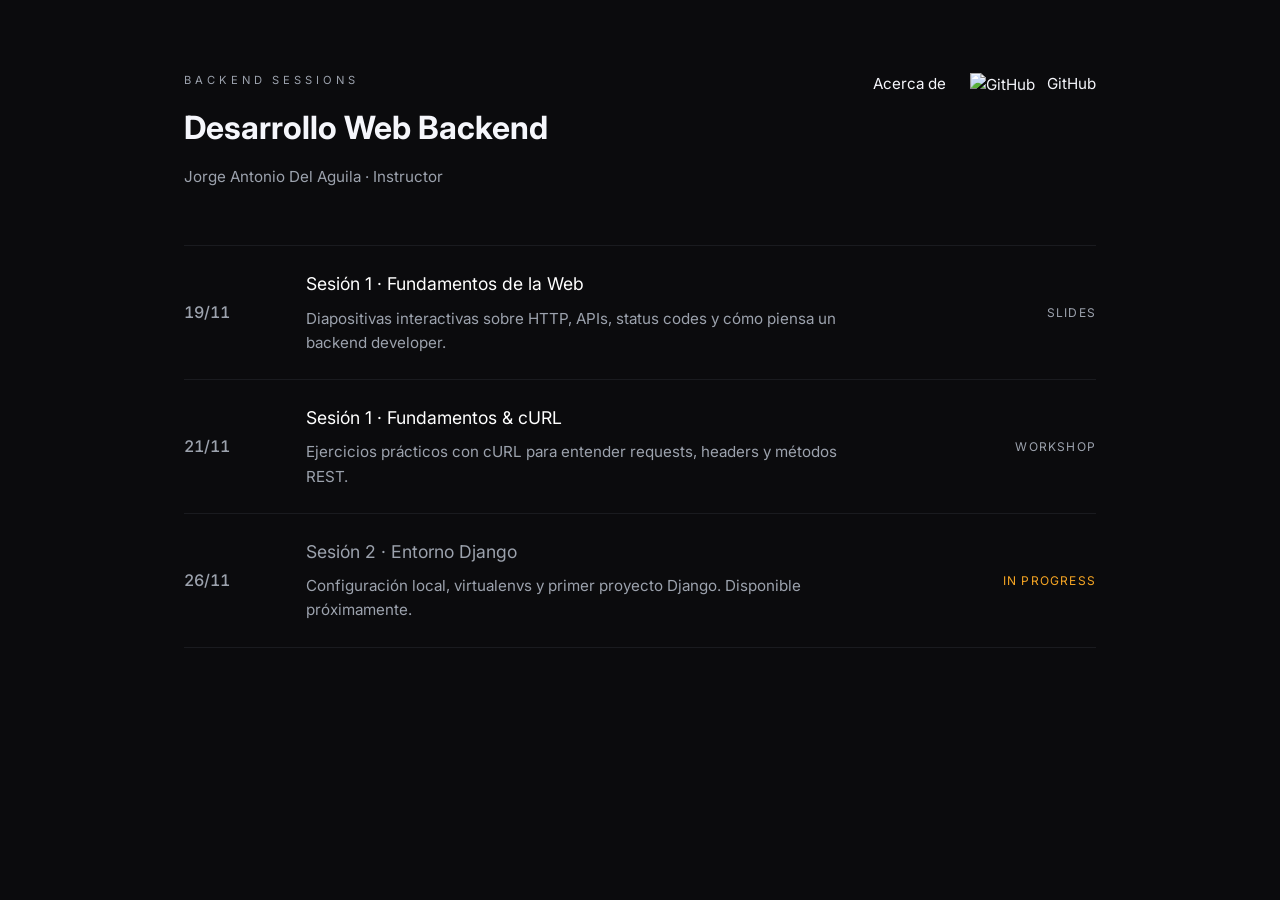
==== index.html @ d02066fe "initial commit" ====
<!DOCTYPE html>
<html lang="es">

<head>
    <meta charset="UTF-8">
    <meta name="viewport" content="width=device-width, initial-scale=1.0">
    <title>Web Development · Backend Sessions</title>
    <link rel="preconnect" href="https://fonts.googleapis.com">
    <link rel="preconnect" href="https://fonts.gstatic.com" crossorigin>
    <link href="https://fonts.googleapis.com/css2?family=Inter:wght@400;500;700&display=swap" rel="stylesheet">
    <link rel="stylesheet" href="css/style.css">
</head>

<body>
    <main class="site">
        <header class="site__header">
            <div>
                <p class="tagline">Backend Sessions</p>
                <h1>Desarrollo Web Backend</h1>
                <p class="subtitle">Jorge Antonio Del Aguila · Instructor</p>
            </div>
            <nav>
                <a href="about.html" aria-label="Sobre el curso">Acerca de</a>
                <a href="https://github.com/JorgeAntonio/backend-development-django" target="_blank"
                    rel="noopener noreferrer" aria-label="Seguir al instructor"><img
                        src="https://img.icons8.com/?size=100&id=62856&format=png&color=FFFFFF" alt="GitHub"
                        style="height: 24px; margin-right: 8px; vertical-align: middle;"> GitHub</a>
            </nav>
        </header>

        <section class="articles" aria-label="Sesiones disponibles">
            <article class="article">
                <span class="article__year">19/11</span>
                <div class="article__body">
                    <a class="article__title" href="sessions/fundamentals/fundamentals.html">Sesión 1 · Fundamentos de
                        la Web</a>
                    <p class="article__description">Diapositivas interactivas sobre HTTP, APIs, status codes y cómo
                        piensa un backend developer.</p>
                </div>
                <span class="article__meta">Slides</span>
            </article>

            <article class="article">
                <span class="article__year">21/11</span>
                <div class="article__body">
                    <a class="article__title" href="sessions/fundamentals/curl.html">Sesión 1 · Fundamentos &amp;
                        cURL</a>
                    <p class="article__description">Ejercicios prácticos con cURL para entender requests, headers y
                        métodos REST.</p>
                </div>
                <span class="article__meta">Workshop</span>
            </article>

            <article class="article article--upcoming">
                <span class="article__year">26/11</span>
                <div class="article__body">
                    <a class="article__title" href="#">Sesión 2 · Entorno Django</a>
                    <p class="article__description">Configuración local, virtualenvs y primer proyecto Django.
                        Disponible próximamente.</p>
                </div>
                <span class="article__meta">In progress</span>
            </article>
        </section>
    </main>
</body>

</html>
---- css/style.css ----
/* Guillermo Rauch inspired layout using Vercel palette */
:root {
	--bg: #0b0b0d;
	--text: #f5f6fb;
	--muted: #9ca2ad;
	--accent: #ffffff;
	--divider: #1a1b1f;
}

* {
	box-sizing: border-box;
	margin: 0;
	padding: 0;
}

body {
	font-family: 'Inter', 'Helvetica Neue', Arial, sans-serif;
	background: var(--bg);
	color: var(--text);
	line-height: 1.6;
	min-height: 100vh;
}

.site {
	max-width: 960px;
	margin: 0 auto;
	padding: 72px 24px 120px;
	display: flex;
	flex-direction: column;
	gap: 56px;
}

.site__header {
	display: flex;
	justify-content: space-between;
	align-items: flex-start;
	gap: 32px;
}

.tagline {
	text-transform: uppercase;
	letter-spacing: 0.35em;
	font-size: 0.7rem;
	color: var(--muted);
	margin-bottom: 12px;
}

.subtitle {
	color: var(--muted);
	margin-top: 12px;
	font-size: 0.95rem;
}

nav {
	display: flex;
	gap: 24px;
	font-size: 0.95rem;
}

nav a {
	color: var(--text);
	text-decoration: none;
	position: relative;
	padding-bottom: 4px;
	transition: color 0.2s ease;
}

nav a::after {
	content: "";
	position: absolute;
	left: 0;
	bottom: 0;
	width: 100%;
	height: 1px;
	background: var(--accent);
	opacity: 0;
	transform: scaleX(0.8);
	transform-origin: left;
	transition: opacity 0.2s ease, transform 0.2s ease;
}

nav a:hover {
	color: var(--accent);
}

nav a:hover::after {
	opacity: 1;
	transform: scaleX(1);
}

.articles {
	border-top: 1px solid var(--divider);
}

.article {
	display: grid;
	grid-template-columns: 90px 1fr 120px;
	gap: 32px;
	align-items: center;
	padding: 24px 0;
	border-bottom: 1px solid var(--divider);
}

.article__year {
	font-weight: 500;
	color: var(--muted);
	font-variant-numeric: tabular-nums;
}

.article__body {
	display: flex;
	flex-direction: column;
	gap: 8px;
}

.article__title {
	font-size: 1.1rem;
	color: var(--accent);
	text-decoration: none;
	transition: color 0.2s ease;
}

.article__title:hover {
	color: #50fa7b;
}

.article__description {
	color: var(--muted);
	font-size: 0.95rem;
	max-width: 560px;
}

.article__meta {
	justify-self: flex-end;
	color: var(--muted);
	text-transform: uppercase;
	font-size: 0.75rem;
	letter-spacing: 0.1em;
}

.article--upcoming .article__title {
	color: var(--muted);
	cursor: default;
}

.article--upcoming .article__title:hover {
	color: var(--muted);
}

.article--upcoming .article__meta {
	color: #f5a524;
}

@media (max-width: 720px) {
	.site__header {
		flex-direction: column;
	}

	.article {
		grid-template-columns: 1fr;
		gap: 12px;
	}

	.article__meta {
		justify-self: flex-start;
	}
}
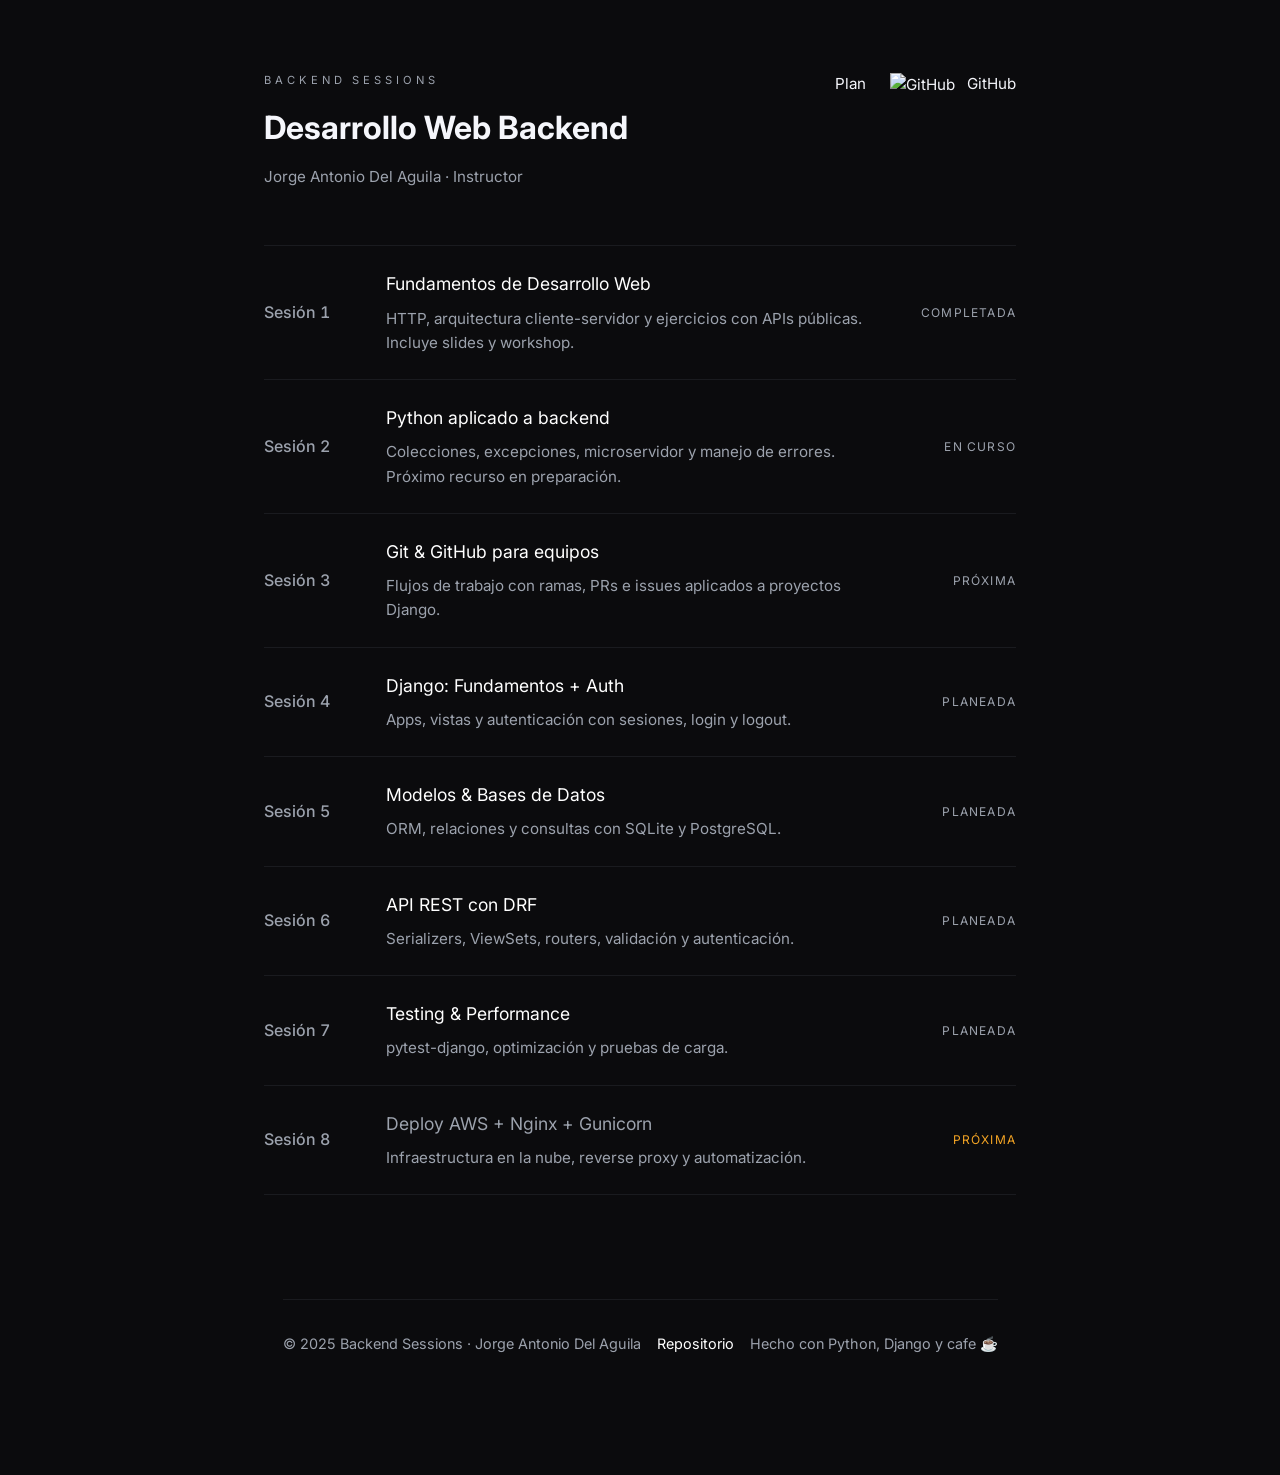
==== commit 17106e67: "Update course content and structure: enhance metadata, add session details, and implement favicon" ====
--- a/index.html
+++ b/index.html
@@ -4,7 +4,18 @@
 <head>
     <meta charset="UTF-8">
     <meta name="viewport" content="width=device-width, initial-scale=1.0">
-    <title>Web Development · Backend Sessions</title>
+    <title>Backend Sessions · Curso Profesional Python, Django y Deploy</title>
+    <meta name="description" content="Programa de 8 sesiones para dominar backend con Python, Django, Django REST Framework y despliegue en AWS.">
+    <meta name="keywords" content="backend, python, django, curso, drf, aws, devops, api rest">
+    <link rel="icon" type="image/svg+xml" href="favicon.svg">
+    <meta property="og:type" content="website">
+    <meta property="og:title" content="Backend Sessions · Curso Profesional Django">
+    <meta property="og:description" content="Aprende backend moderno en 24 horas: HTTP, Django, DRF, testing y deploy en AWS.">
+    <meta property="og:url" content="https://jorgeantonio.github.io/backend-development-django/">
+    <meta property="og:image" content="https://og-image.vercel.app/Backend%20Sessions.png?theme=dark">
+    <meta name="twitter:card" content="summary_large_image">
+    <meta name="twitter:title" content="Backend Sessions · Curso Profesional Django">
+    <meta name="twitter:description" content="Sesiones intensivas para dominar APIs, Django y despliegue.">
     <link rel="preconnect" href="https://fonts.googleapis.com">
     <link rel="preconnect" href="https://fonts.gstatic.com" crossorigin>
     <link href="https://fonts.googleapis.com/css2?family=Inter:wght@400;500;700&display=swap" rel="stylesheet">
@@ -20,7 +31,7 @@
                 <p class="subtitle">Jorge Antonio Del Aguila · Instructor</p>
             </div>
             <nav>
-                <a href="about.html" aria-label="Sobre el curso">Acerca de</a>
+                <a href="about.html" aria-label="Sobre el curso">Plan</a>
                 <a href="https://github.com/JorgeAntonio/backend-development-django" target="_blank"
                     rel="noopener noreferrer" aria-label="Seguir al instructor"><img
                         src="https://img.icons8.com/?size=100&id=62856&format=png&color=FFFFFF" alt="GitHub"
@@ -30,37 +41,83 @@
 
         <section class="articles" aria-label="Sesiones disponibles">
             <article class="article">
-                <span class="article__year">19/11</span>
+                <span class="article__year">Sesión 1</span>
                 <div class="article__body">
-                    <a class="article__title" href="sessions/fundamentals/fundamentals.html">Sesión 1 · Fundamentos de
-                        la Web</a>
-                    <p class="article__description">Diapositivas interactivas sobre HTTP, APIs, status codes y cómo
-                        piensa un backend developer.</p>
+                    <a class="article__title" href="sessions/session-1.html">Fundamentos de Desarrollo Web</a>
+                    <p class="article__description">HTTP, arquitectura cliente-servidor y ejercicios con APIs públicas. Incluye slides y workshop.</p>
                 </div>
-                <span class="article__meta">Slides</span>
+                <span class="article__meta">Completada</span>
             </article>
 
             <article class="article">
-                <span class="article__year">21/11</span>
+                <span class="article__year">Sesión 2</span>
                 <div class="article__body">
-                    <a class="article__title" href="sessions/fundamentals/curl.html">Sesión 1 · Fundamentos &amp;
-                        cURL</a>
-                    <p class="article__description">Ejercicios prácticos con cURL para entender requests, headers y
-                        métodos REST.</p>
+                    <a class="article__title" href="about.html">Python aplicado a backend</a>
+                    <p class="article__description">Colecciones, excepciones, microservidor y manejo de errores. Próximo recurso en preparación.</p>
                 </div>
-                <span class="article__meta">Workshop</span>
+                <span class="article__meta">En curso</span>
+            </article>
+
+            <article class="article">
+                <span class="article__year">Sesión 3</span>
+                <div class="article__body">
+                    <a class="article__title" href="about.html">Git &amp; GitHub para equipos</a>
+                    <p class="article__description">Flujos de trabajo con ramas, PRs e issues aplicados a proyectos Django.</p>
+                </div>
+                <span class="article__meta">Próxima</span>
+            </article>
+
+            <article class="article">
+                <span class="article__year">Sesión 4</span>
+                <div class="article__body">
+                    <a class="article__title" href="about.html">Django: Fundamentos + Auth</a>
+                    <p class="article__description">Apps, vistas y autenticación con sesiones, login y logout.</p>
+                </div>
+                <span class="article__meta">Planeada</span>
+            </article>
+
+            <article class="article">
+                <span class="article__year">Sesión 5</span>
+                <div class="article__body">
+                    <a class="article__title" href="about.html">Modelos &amp; Bases de Datos</a>
+                    <p class="article__description">ORM, relaciones y consultas con SQLite y PostgreSQL.</p>
+                </div>
+                <span class="article__meta">Planeada</span>
+            </article>
+
+            <article class="article">
+                <span class="article__year">Sesión 6</span>
+                <div class="article__body">
+                    <a class="article__title" href="about.html">API REST con DRF</a>
+                    <p class="article__description">Serializers, ViewSets, routers, validación y autenticación.</p>
+                </div>
+                <span class="article__meta">Planeada</span>
+            </article>
+
+            <article class="article">
+                <span class="article__year">Sesión 7</span>
+                <div class="article__body">
+                    <a class="article__title" href="about.html">Testing &amp; Performance</a>
+                    <p class="article__description">pytest-django, optimización y pruebas de carga.</p>
+                </div>
+                <span class="article__meta">Planeada</span>
             </article>
 
             <article class="article article--upcoming">
-                <span class="article__year">26/11</span>
+                <span class="article__year">Sesión 8</span>
                 <div class="article__body">
-                    <a class="article__title" href="#">Sesión 2 · Entorno Django</a>
-                    <p class="article__description">Configuración local, virtualenvs y primer proyecto Django.
-                        Disponible próximamente.</p>
+                    <a class="article__title" href="about.html">Deploy AWS + Nginx + Gunicorn</a>
+                    <p class="article__description">Infraestructura en la nube, reverse proxy y automatización.</p>
                 </div>
-                <span class="article__meta">In progress</span>
+                <span class="article__meta">Próxima</span>
             </article>
         </section>
+
+        <footer class="site__footer">
+            <p>© 2025 Backend Sessions · Jorge Antonio Del Aguila</p>
+            <a href="https://github.com/JorgeAntonio/backend-development-django" target="_blank" rel="noopener noreferrer">Repositorio</a>
+            <span>Hecho con Python, Django y cafe ☕</span>
+        </footer>
     </main>
 </body>
 
--- a/css/style.css
+++ b/css/style.css
@@ -22,7 +22,7 @@
 }
 
 .site {
-	max-width: 960px;
+	max-width: 800px;
 	margin: 0 auto;
 	padding: 72px 24px 120px;
 	display: flex;
@@ -151,6 +151,95 @@
 	color: #f5a524;
 }
 
+.site__footer {
+    margin: auto;
+	margin-top: 48px;
+	padding-top: 32px;
+	border-top: 1px solid var(--divider);
+	display: flex;
+	flex-wrap: wrap;
+	gap: 16px;
+	font-size: 0.9rem;
+	color: var(--muted);
+}
+
+.site__footer a {
+	color: var(--accent);
+	text-decoration: none;
+}
+
+.site__footer a:hover {
+	text-decoration: underline;
+}
+
+.session-meta {
+	display: grid;
+	grid-template-columns: repeat(auto-fit, minmax(220px, 1fr));
+	gap: 24px;
+	padding: 24px 0;
+	border-top: 1px solid var(--divider);
+	border-bottom: 1px solid var(--divider);
+}
+
+.session-meta h2 {
+	font-size: 0.85rem;
+	text-transform: uppercase;
+	letter-spacing: 0.1em;
+	color: var(--muted);
+	margin-bottom: 6px;
+}
+
+.session-list {
+	list-style: none;
+	display: flex;
+	flex-direction: column;
+	gap: 8px;
+	margin-top: 16px;
+	color: var(--muted);
+}
+
+.resource-list {
+	list-style: none;
+	display: flex;
+	flex-direction: column;
+	gap: 16px;
+	margin-top: 16px;
+}
+
+.resource-list li {
+	display: flex;
+	justify-content: space-between;
+	gap: 16px;
+	padding: 20px;
+	border: 1px solid var(--divider);
+	border-radius: 12px;
+	background: rgba(255, 255, 255, 0.015);
+}
+
+.resource-title {
+	font-weight: 500;
+}
+
+.resource-description {
+	color: var(--muted);
+	font-size: 0.9rem;
+}
+
+.resource-link {
+	align-self: center;
+	color: var(--accent);
+	border: 1px solid var(--accent);
+	padding: 8px 16px;
+	border-radius: 999px;
+	text-decoration: none;
+	transition: background 0.2s ease, color 0.2s ease;
+}
+
+.resource-link:hover {
+	background: var(--accent);
+	color: #050506;
+}
+
 @media (max-width: 720px) {
 	.site__header {
 		flex-direction: column;
@@ -164,4 +253,8 @@
 	.article__meta {
 		justify-self: flex-start;
 	}
-}
+
+	.resource-list li {
+		flex-direction: column;
+	}
+}
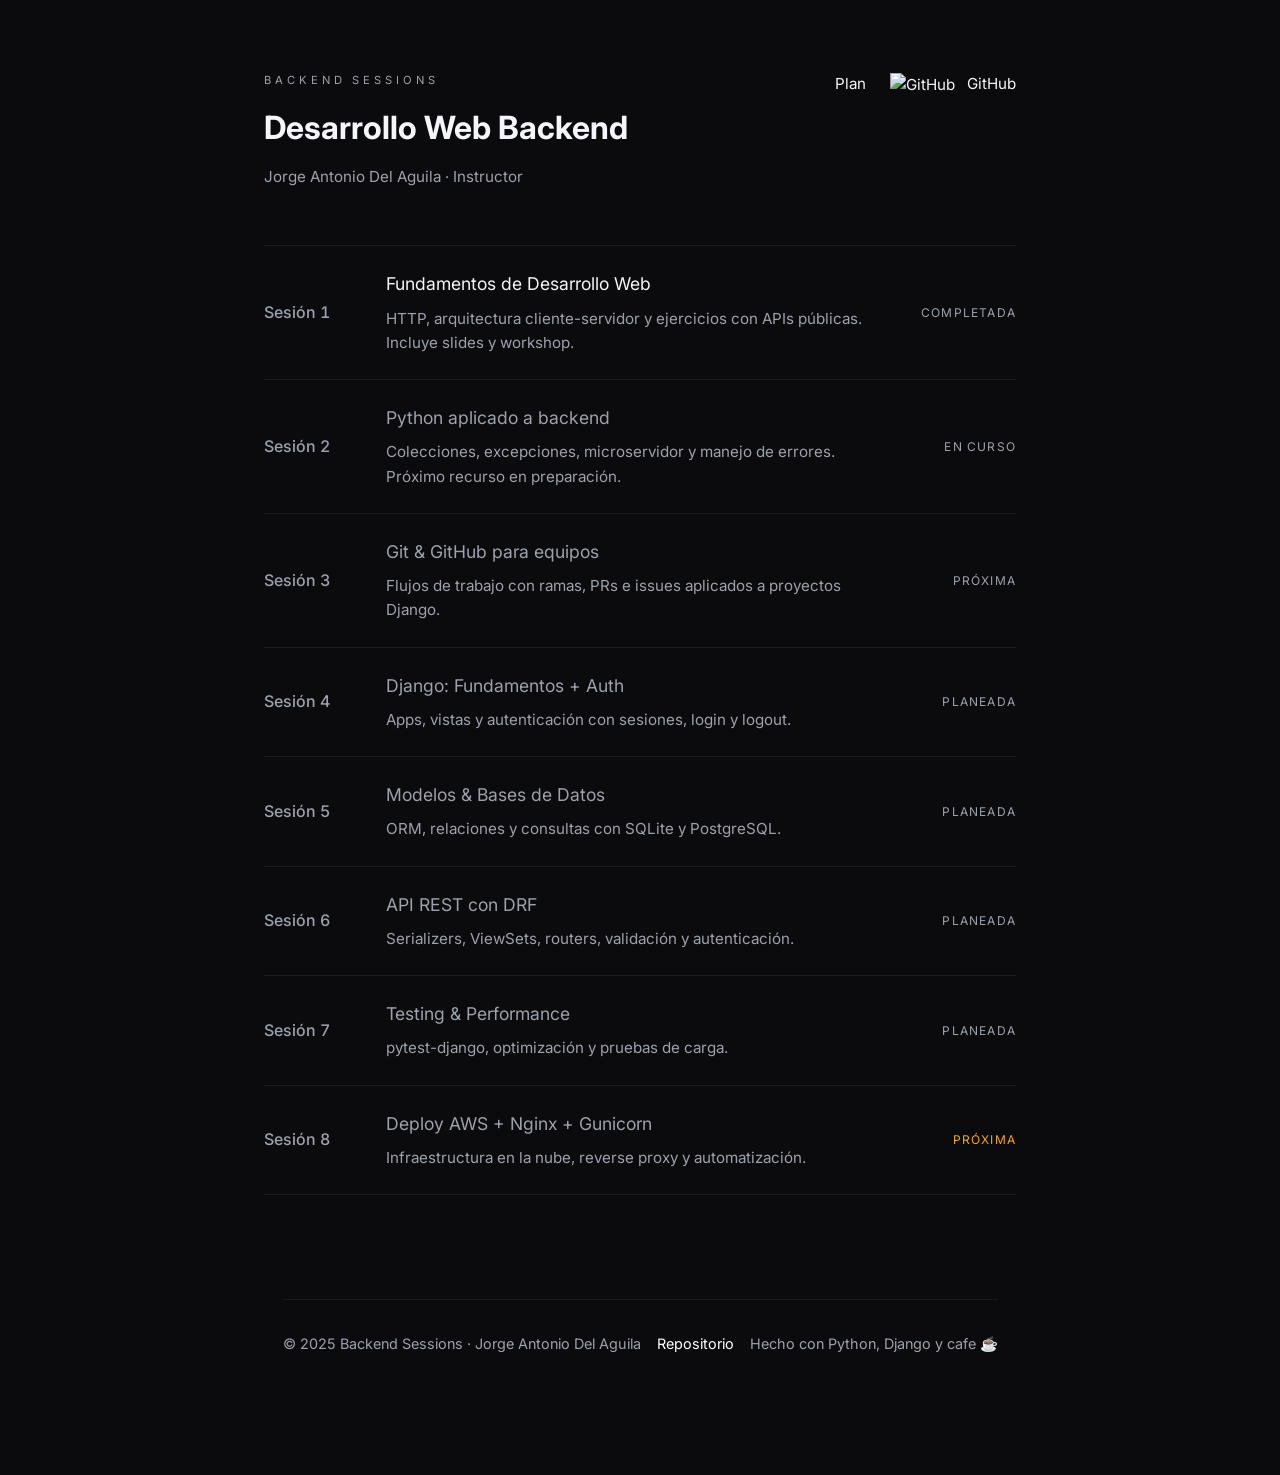
==== commit 7990e90d: "Refactor article titles: update styles for links and disabled titles" ====
--- a/index.html
+++ b/index.html
@@ -7,7 +7,7 @@
     <title>Backend Sessions · Curso Profesional Python, Django y Deploy</title>
     <meta name="description" content="Programa de 8 sesiones para dominar backend con Python, Django, Django REST Framework y despliegue en AWS.">
     <meta name="keywords" content="backend, python, django, curso, drf, aws, devops, api rest">
-    <link rel="icon" type="image/svg+xml" href="favicon.svg">
+    <link rel="icon" type="image/svg+xml" href="new-favicon.svg">
     <meta property="og:type" content="website">
     <meta property="og:title" content="Backend Sessions · Curso Profesional Django">
     <meta property="og:description" content="Aprende backend moderno en 24 horas: HTTP, Django, DRF, testing y deploy en AWS.">
@@ -43,7 +43,7 @@
             <article class="article">
                 <span class="article__year">Sesión 1</span>
                 <div class="article__body">
-                    <a class="article__title" href="sessions/session-1.html">Fundamentos de Desarrollo Web</a>
+                    <a class="article__title article__title-link" href="sessions/session-1.html">Fundamentos de Desarrollo Web</a>
                     <p class="article__description">HTTP, arquitectura cliente-servidor y ejercicios con APIs públicas. Incluye slides y workshop.</p>
                 </div>
                 <span class="article__meta">Completada</span>
@@ -52,7 +52,7 @@
             <article class="article">
                 <span class="article__year">Sesión 2</span>
                 <div class="article__body">
-                    <a class="article__title" href="about.html">Python aplicado a backend</a>
+                    <span class="article__title article__title--disabled">Python aplicado a backend</span>
                     <p class="article__description">Colecciones, excepciones, microservidor y manejo de errores. Próximo recurso en preparación.</p>
                 </div>
                 <span class="article__meta">En curso</span>
@@ -61,7 +61,7 @@
             <article class="article">
                 <span class="article__year">Sesión 3</span>
                 <div class="article__body">
-                    <a class="article__title" href="about.html">Git &amp; GitHub para equipos</a>
+                    <span class="article__title article__title--disabled">Git &amp; GitHub para equipos</span>
                     <p class="article__description">Flujos de trabajo con ramas, PRs e issues aplicados a proyectos Django.</p>
                 </div>
                 <span class="article__meta">Próxima</span>
@@ -70,7 +70,7 @@
             <article class="article">
                 <span class="article__year">Sesión 4</span>
                 <div class="article__body">
-                    <a class="article__title" href="about.html">Django: Fundamentos + Auth</a>
+                    <span class="article__title article__title--disabled">Django: Fundamentos + Auth</span>
                     <p class="article__description">Apps, vistas y autenticación con sesiones, login y logout.</p>
                 </div>
                 <span class="article__meta">Planeada</span>
@@ -79,7 +79,7 @@
             <article class="article">
                 <span class="article__year">Sesión 5</span>
                 <div class="article__body">
-                    <a class="article__title" href="about.html">Modelos &amp; Bases de Datos</a>
+                    <span class="article__title article__title--disabled">Modelos &amp; Bases de Datos</span>
                     <p class="article__description">ORM, relaciones y consultas con SQLite y PostgreSQL.</p>
                 </div>
                 <span class="article__meta">Planeada</span>
@@ -88,7 +88,7 @@
             <article class="article">
                 <span class="article__year">Sesión 6</span>
                 <div class="article__body">
-                    <a class="article__title" href="about.html">API REST con DRF</a>
+                    <span class="article__title article__title--disabled">API REST con DRF</span>
                     <p class="article__description">Serializers, ViewSets, routers, validación y autenticación.</p>
                 </div>
                 <span class="article__meta">Planeada</span>
@@ -97,7 +97,7 @@
             <article class="article">
                 <span class="article__year">Sesión 7</span>
                 <div class="article__body">
-                    <a class="article__title" href="about.html">Testing &amp; Performance</a>
+                    <span class="article__title article__title--disabled">Testing &amp; Performance</span>
                     <p class="article__description">pytest-django, optimización y pruebas de carga.</p>
                 </div>
                 <span class="article__meta">Planeada</span>
@@ -106,7 +106,7 @@
             <article class="article article--upcoming">
                 <span class="article__year">Sesión 8</span>
                 <div class="article__body">
-                    <a class="article__title" href="about.html">Deploy AWS + Nginx + Gunicorn</a>
+                    <span class="article__title article__title--disabled">Deploy AWS + Nginx + Gunicorn</span>
                     <p class="article__description">Infraestructura en la nube, reverse proxy y automatización.</p>
                 </div>
                 <span class="article__meta">Próxima</span>
--- a/css/style.css
+++ b/css/style.css
@@ -116,12 +116,22 @@
 .article__title {
 	font-size: 1.1rem;
 	color: var(--accent);
+}
+
+.article__title-link {
+	color: inherit;
 	text-decoration: none;
 	transition: color 0.2s ease;
-}
-
-.article__title:hover {
+	display: inline-block;
+}
+
+.article__title-link:hover {
 	color: #50fa7b;
+}
+
+.article__title--disabled {
+	color: var(--muted);
+	cursor: not-allowed;
 }
 
 .article__description {
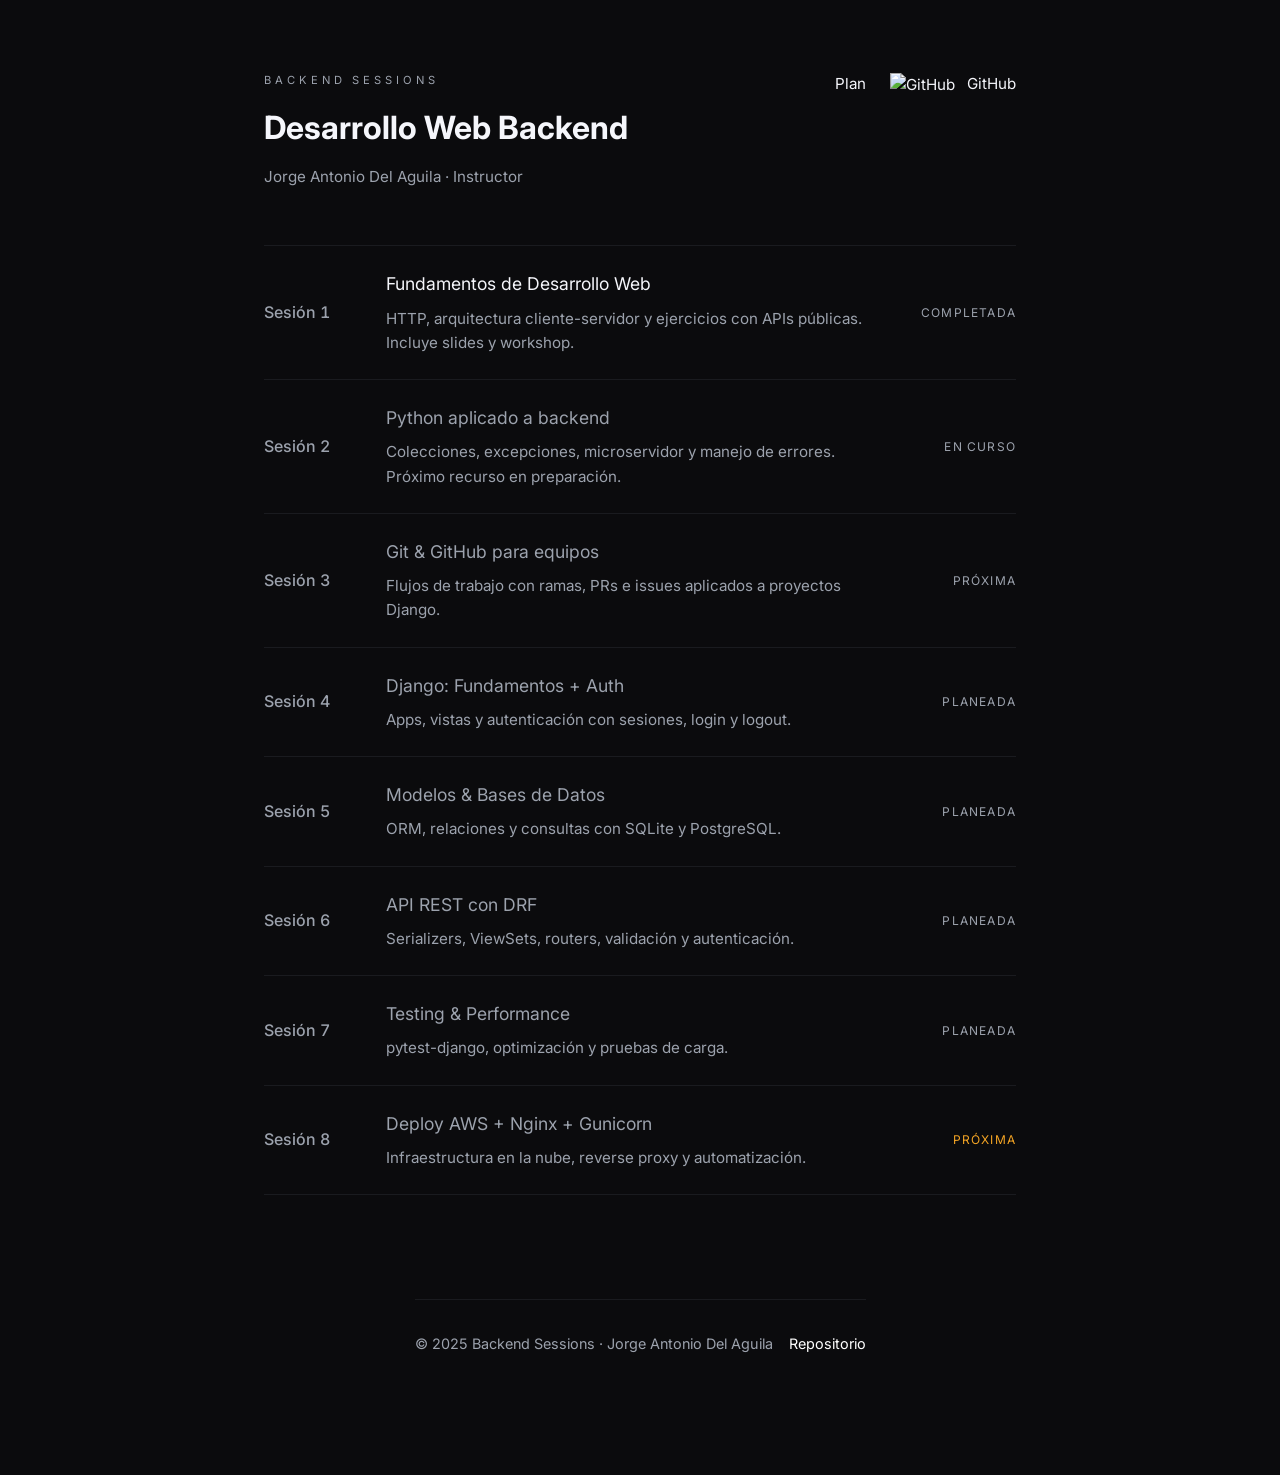
==== commit 7acd66eb: "Update course content: enhance session descriptions, add new sections, and improve layout styles" ====
--- a/index.html
+++ b/index.html
@@ -116,7 +116,6 @@
         <footer class="site__footer">
             <p>© 2025 Backend Sessions · Jorge Antonio Del Aguila</p>
             <a href="https://github.com/JorgeAntonio/backend-development-django" target="_blank" rel="noopener noreferrer">Repositorio</a>
-            <span>Hecho con Python, Django y cafe ☕</span>
         </footer>
     </main>
 </body>
--- a/css/style.css
+++ b/css/style.css
@@ -182,6 +182,16 @@
 	text-decoration: underline;
 }
 
+.about-block {
+	margin: 24px 0;
+	border-top: 1px solid var(--divider);
+	padding-top: 24px;
+}
+
+.about-block h2 {
+	margin-bottom: 12px;
+}
+
 .session-meta {
 	display: grid;
 	grid-template-columns: repeat(auto-fit, minmax(220px, 1fr));
@@ -250,6 +260,58 @@
 	color: #050506;
 }
 
+.info-grid {
+	display: grid;
+	grid-template-columns: repeat(auto-fit, minmax(240px, 1fr));
+	gap: 20px;
+	margin: 32px 0;
+}
+
+.info-card {
+	border: 1px solid var(--divider);
+	border-radius: 12px;
+	padding: 20px;
+	background: rgba(255, 255, 255, 0.02);
+}
+
+.badge {
+	display: inline-block;
+	font-size: 0.7rem;
+	letter-spacing: 0.2em;
+	text-transform: uppercase;
+	color: var(--muted);
+	margin-bottom: 8px;
+}
+
+.stack-section {
+	margin: 32px 0;
+	border-top: 1px solid var(--divider);
+	padding-top: 24px;
+}
+
+.stack-columns {
+	display: grid;
+	grid-template-columns: repeat(auto-fit, minmax(200px, 1fr));
+	gap: 20px;
+	margin-top: 16px;
+}
+
+.stack-title {
+	font-size: 0.85rem;
+	letter-spacing: 0.1em;
+	text-transform: uppercase;
+	color: var(--muted);
+	margin-bottom: 8px;
+}
+
+.stack-columns ul {
+	list-style: none;
+	color: var(--muted);
+	display: flex;
+	flex-direction: column;
+	gap: 6px;
+}
+
 @media (max-width: 720px) {
 	.site__header {
 		flex-direction: column;
